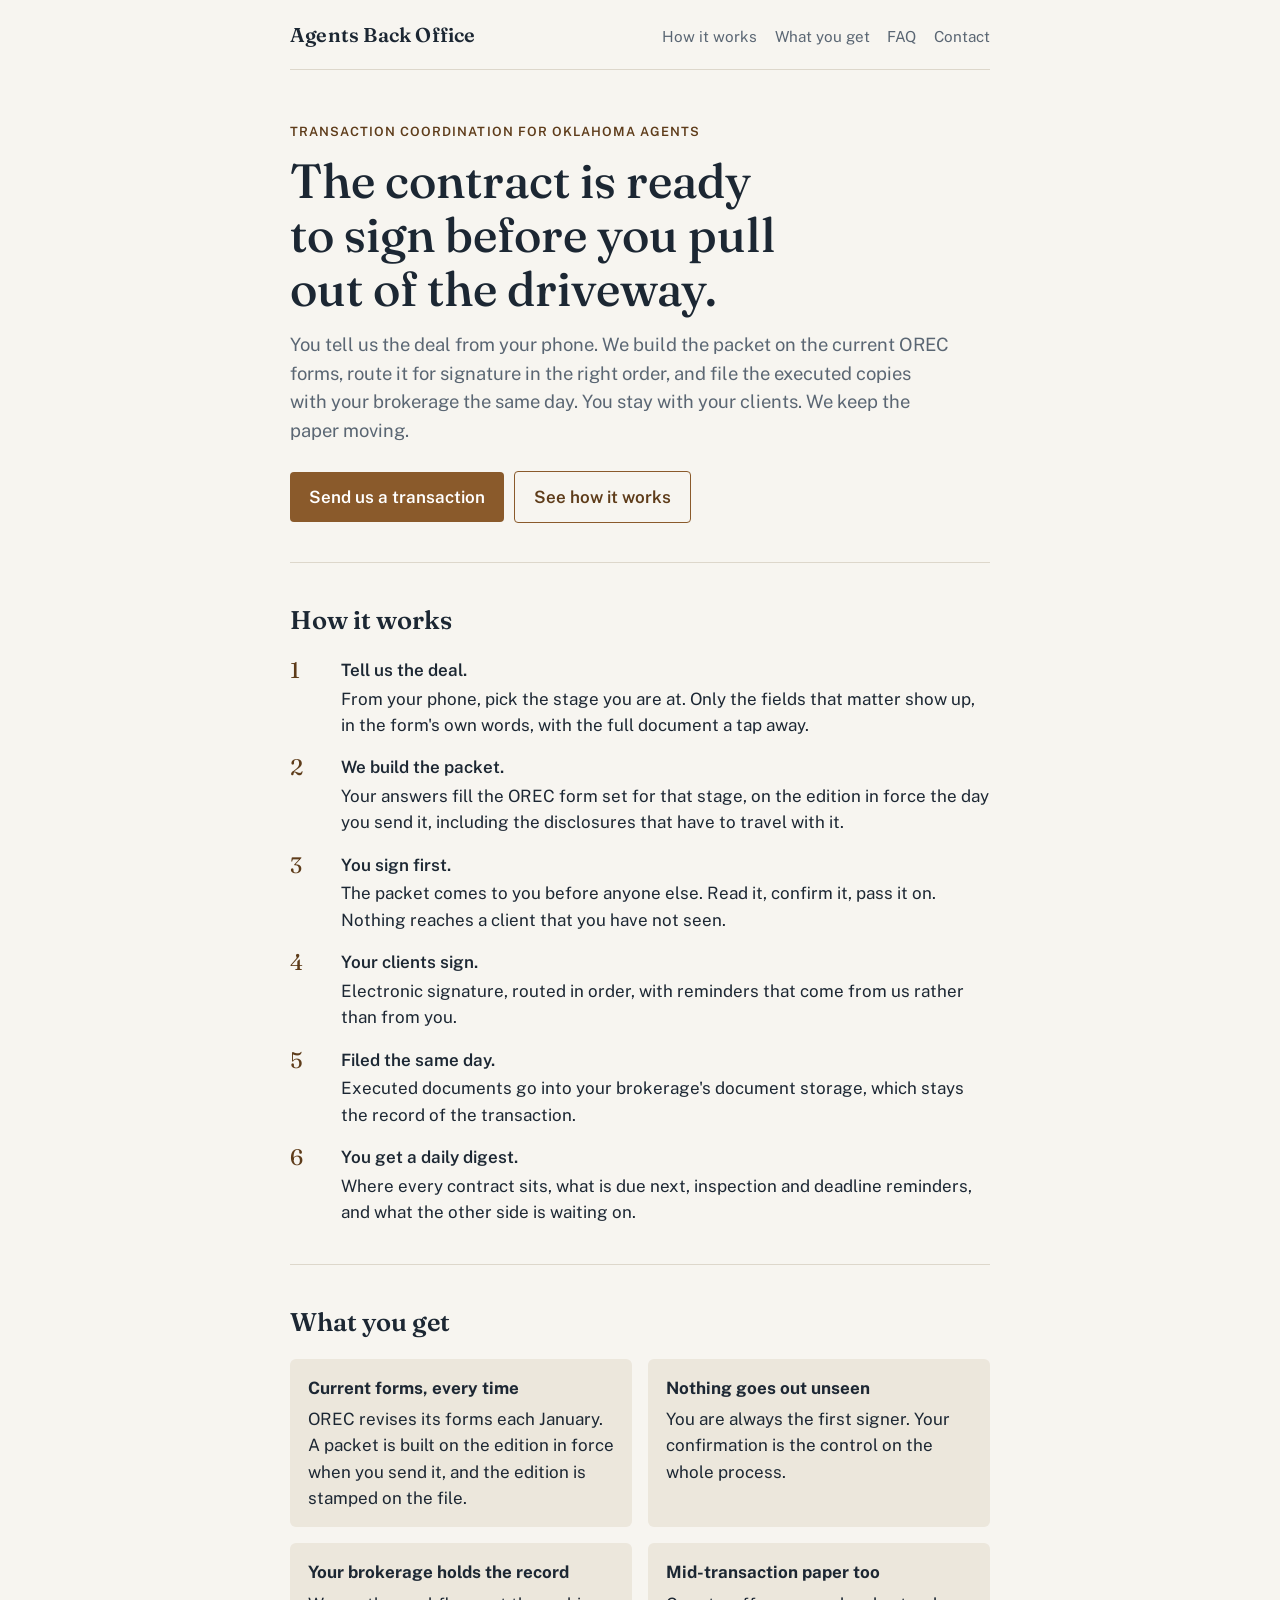
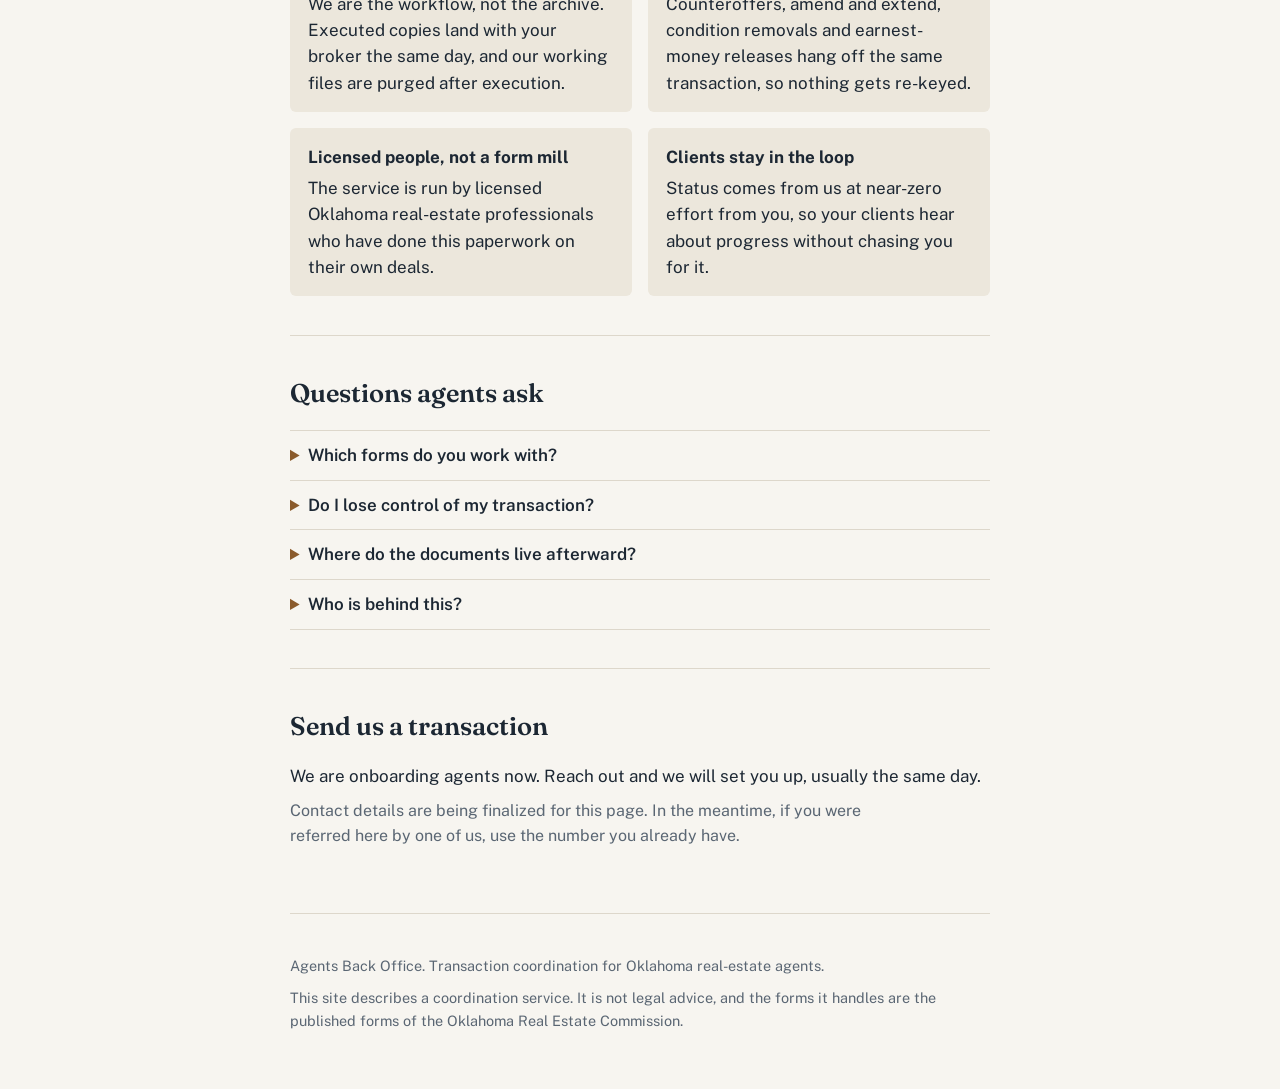
==== index.html @ 127a0f3b "First deploy: single-page site for Agents Back Office (hero, how it works, what you get, FAQ, contac" ====
<!doctype html>
<html lang="en">
<head>
<meta charset="utf-8">
<meta name="viewport" content="width=device-width, initial-scale=1, viewport-fit=cover">
<title>Agents Back Office</title>
<meta name="description" content="Transaction coordination for Oklahoma real-estate agents. Contract paperwork built on the current OREC forms, signed in order, filed with your brokerage the same day.">
<link rel="preconnect" href="https://fonts.googleapis.com">
<link rel="stylesheet" href="https://fonts.googleapis.com/css2?family=Fraunces:opsz,wght@9..144,500;9..144,600&family=Public+Sans:wght@400;500;600&display=swap">
<style>
:root{
  --bg:#f7f5f0; --fg:#1c2733; --muted:#5a6673; --rule:#ddd7cb; --panel:#ece7dc;
  --accent:#8a5a2b; --accent-ink:#5e3c1a; --on-accent:#fff;
  --display:"Fraunces",Georgia,serif; --body:"Public Sans","Helvetica Neue",Arial,sans-serif;
  color-scheme:light;
}
@media (prefers-color-scheme:dark){
  :root{--bg:#141a21; --fg:#e8e4dc; --muted:#a2acb8; --rule:#2b343f; --panel:#1c2530; --accent:#d2965a; --accent-ink:#e8b27a; --on-accent:#141a21; color-scheme:dark}
}
*{box-sizing:border-box}
html,body{margin:0}
body{background:var(--bg);color:var(--fg);font-family:var(--body);font-size:17px;line-height:1.55;padding-inline:16px}
.wrap{max-width:70ch;margin:0 auto}
header.top{display:flex;justify-content:space-between;align-items:baseline;gap:1rem;padding:1.2rem 0;border-bottom:1px solid var(--rule)}
.brand{font-family:var(--display);font-weight:600;font-size:1.25rem;letter-spacing:.01em;text-decoration:none;color:var(--fg)}
nav a{color:var(--muted);text-decoration:none;margin-left:1.1rem;font-size:.95rem}
nav a:hover,nav a:focus{color:var(--fg)}
.hero{padding:3.2rem 0 2.4rem}
.eyebrow{font-size:.8rem;letter-spacing:.08em;text-transform:uppercase;color:var(--accent-ink);font-weight:600;margin:0 0 .8rem}
h1{font-family:var(--display);font-weight:500;font-size:clamp(2rem,5vw,3rem);line-height:1.12;margin:0 0 1rem;text-wrap:balance}
.lede{font-size:1.15rem;color:var(--muted);margin:0 0 1.6rem;max-width:60ch}
.cta{display:inline-block;background:var(--accent);color:var(--on-accent);text-decoration:none;font-weight:600;padding:.75rem 1.2rem;border-radius:4px}
.cta.secondary{background:transparent;color:var(--accent-ink);border:1px solid var(--accent)}
.cta+.cta{margin-left:.6rem}
.cta:focus-visible,nav a:focus-visible{outline:3px solid var(--accent);outline-offset:2px}
section{padding:2.4rem 0;border-top:1px solid var(--rule)}
h2{font-family:var(--display);font-weight:600;font-size:1.6rem;margin:0 0 1rem;text-wrap:balance}
p{margin:.6rem 0}
.steps{list-style:none;padding:0;margin:1rem 0 0;display:grid;gap:1rem}
.steps li{display:grid;grid-template-columns:2.4rem 1fr;gap:.8rem;align-items:start}
.steps .n{font-family:var(--display);font-size:1.4rem;color:var(--accent-ink);line-height:1.2}
.steps b{display:block;font-weight:600;margin-bottom:.15rem}
.grid{display:grid;grid-template-columns:repeat(auto-fit,minmax(14rem,1fr));gap:1rem;margin-top:1rem}
.card{background:var(--panel);border-radius:6px;padding:1rem 1.1rem}
.card b{display:block;margin-bottom:.3rem}
details{border-top:1px solid var(--rule);padding:.7rem 0}
details:last-of-type{border-bottom:1px solid var(--rule)}
summary{cursor:pointer;font-weight:600}
summary::marker{color:var(--accent)}
footer{padding:2rem 0 3rem;color:var(--muted);font-size:.9rem;border-top:1px solid var(--rule)}
footer a{color:var(--muted)}
@media (max-width:480px){.cta+.cta{margin-left:0;margin-top:.6rem}.cta{display:block;text-align:center}}
@media (prefers-reduced-motion:no-preference){html{scroll-behavior:smooth}}
</style>
</head>
<body>
<div class="wrap">
<header class="top">
  <a class="brand" href="/">Agents Back Office</a>
  <nav><a href="#how">How it works</a><a href="#what">What you get</a><a href="#faq">FAQ</a><a href="#contact">Contact</a></nav>
</header>

<main>
<div class="hero">
  <p class="eyebrow">Transaction coordination for Oklahoma agents</p>
  <h1>The contract is ready to sign before you pull out of the driveway.</h1>
  <p class="lede">You tell us the deal from your phone. We build the packet on the current OREC forms, route it for signature in the right order, and file the executed copies with your brokerage the same day. You stay with your clients. We keep the paper moving.</p>
  <a class="cta" href="#contact">Send us a transaction</a><a class="cta secondary" href="#how">See how it works</a>
</div>

<section id="how">
  <h2>How it works</h2>
  <ol class="steps">
    <li><span class="n">1</span><div><b>Tell us the deal.</b> From your phone, pick the stage you are at. Only the fields that matter show up, in the form's own words, with the full document a tap away.</div></li>
    <li><span class="n">2</span><div><b>We build the packet.</b> Your answers fill the OREC form set for that stage, on the edition in force the day you send it, including the disclosures that have to travel with it.</div></li>
    <li><span class="n">3</span><div><b>You sign first.</b> The packet comes to you before anyone else. Read it, confirm it, pass it on. Nothing reaches a client that you have not seen.</div></li>
    <li><span class="n">4</span><div><b>Your clients sign.</b> Electronic signature, routed in order, with reminders that come from us rather than from you.</div></li>
    <li><span class="n">5</span><div><b>Filed the same day.</b> Executed documents go into your brokerage's document storage, which stays the record of the transaction.</div></li>
    <li><span class="n">6</span><div><b>You get a daily digest.</b> Where every contract sits, what is due next, inspection and deadline reminders, and what the other side is waiting on.</div></li>
  </ol>
</section>

<section id="what">
  <h2>What you get</h2>
  <div class="grid">
    <div class="card"><b>Current forms, every time</b>OREC revises its forms each January. A packet is built on the edition in force when you send it, and the edition is stamped on the file.</div>
    <div class="card"><b>Nothing goes out unseen</b>You are always the first signer. Your confirmation is the control on the whole process.</div>
    <div class="card"><b>Your brokerage holds the record</b>We are the workflow, not the archive. Executed copies land with your broker the same day, and our working files are purged after execution.</div>
    <div class="card"><b>Mid-transaction paper too</b>Counteroffers, amend and extend, condition removals and earnest-money releases hang off the same transaction, so nothing gets re-keyed.</div>
    <div class="card"><b>Licensed people, not a form mill</b>The service is run by licensed Oklahoma real-estate professionals who have done this paperwork on their own deals.</div>
    <div class="card"><b>Clients stay in the loop</b>Status comes from us at near-zero effort from you, so your clients hear about progress without chasing you for it.</div>
  </div>
</section>

<section id="faq">
  <h2>Questions agents ask</h2>
  <details><summary>Which forms do you work with?</summary><p>The Oklahoma Real Estate Commission's published form set: residential sale and lease, the disclosures that travel with them, and the mid-transaction forms. Reference documents such as the RPCD Act and the lead-paint pamphlet are delivered to clients where required and are never part of a signing packet.</p></details>
  <details><summary>Do I lose control of my transaction?</summary><p>No. Every packet comes to you first. You read it, confirm it, and pass it on. If something is wrong it stops with you, before a client ever sees it.</p></details>
  <details><summary>Where do the documents live afterward?</summary><p>With your brokerage. Executed copies are uploaded to your brokerage's document storage the same day they are complete. That copy is the legal record. We keep working files only through execution and a short re-send buffer.</p></details>
  <details><summary>Who is behind this?</summary><p>Two licensed Oklahoma real-estate professionals who built the service for their own transactions first.</p></details>
</section>

<section id="contact">
  <h2>Send us a transaction</h2>
  <p>We are onboarding agents now. Reach out and we will set you up, usually the same day.</p>
  <p class="lede" style="font-size:1rem">Contact details are being finalized for this page. In the meantime, if you were referred here by one of us, use the number you already have.</p>
</section>
</main>

<footer>
  <p>Agents Back Office. Transaction coordination for Oklahoma real-estate agents.</p>
  <p>This site describes a coordination service. It is not legal advice, and the forms it handles are the published forms of the Oklahoma Real Estate Commission.</p>
</footer>
</div>
</body>
</html>
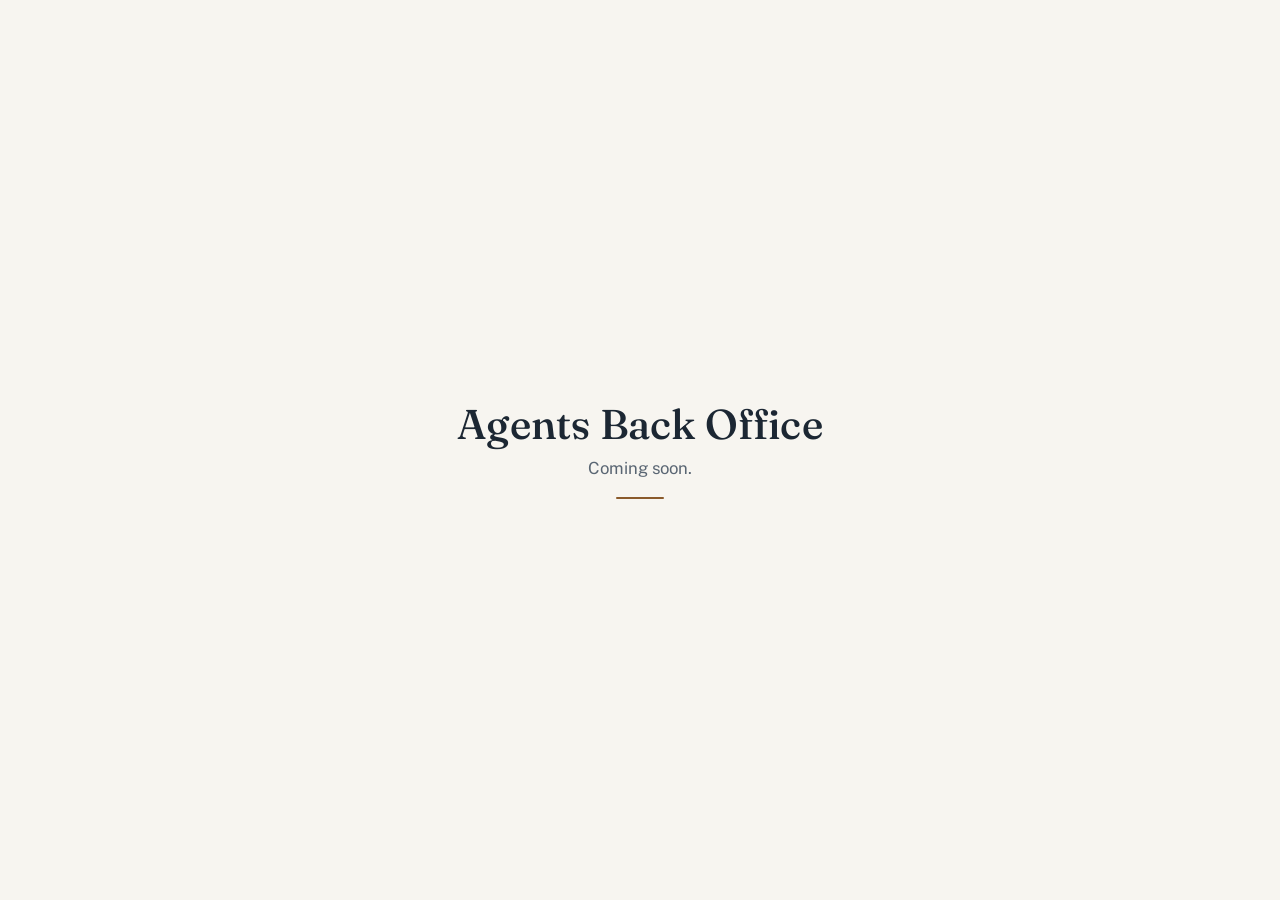
==== commit 4815d59b: "Placeholder: coming soon page at the root; the full landing draft moved to drafts/ until pricing and" ====
--- a/index.html
+++ b/index.html
@@ -4,113 +4,27 @@
 <meta charset="utf-8">
 <meta name="viewport" content="width=device-width, initial-scale=1, viewport-fit=cover">
 <title>Agents Back Office</title>
-<meta name="description" content="Transaction coordination for Oklahoma real-estate agents. Contract paperwork built on the current OREC forms, signed in order, filed with your brokerage the same day.">
+<meta name="description" content="Agents Back Office. Coming soon.">
+<meta name="robots" content="noindex">
 <link rel="preconnect" href="https://fonts.googleapis.com">
-<link rel="stylesheet" href="https://fonts.googleapis.com/css2?family=Fraunces:opsz,wght@9..144,500;9..144,600&family=Public+Sans:wght@400;500;600&display=swap">
+<link rel="stylesheet" href="https://fonts.googleapis.com/css2?family=Fraunces:opsz,wght@9..144,500&family=Public+Sans:wght@400;500&display=swap">
 <style>
-:root{
-  --bg:#f7f5f0; --fg:#1c2733; --muted:#5a6673; --rule:#ddd7cb; --panel:#ece7dc;
-  --accent:#8a5a2b; --accent-ink:#5e3c1a; --on-accent:#fff;
-  --display:"Fraunces",Georgia,serif; --body:"Public Sans","Helvetica Neue",Arial,sans-serif;
-  color-scheme:light;
-}
-@media (prefers-color-scheme:dark){
-  :root{--bg:#141a21; --fg:#e8e4dc; --muted:#a2acb8; --rule:#2b343f; --panel:#1c2530; --accent:#d2965a; --accent-ink:#e8b27a; --on-accent:#141a21; color-scheme:dark}
-}
+:root{--bg:#f7f5f0;--fg:#1c2733;--muted:#5a6673;--accent:#8a5a2b;color-scheme:light}
+@media (prefers-color-scheme:dark){:root{--bg:#141a21;--fg:#e8e4dc;--muted:#a2acb8;--accent:#d2965a;color-scheme:dark}}
 *{box-sizing:border-box}
-html,body{margin:0}
-body{background:var(--bg);color:var(--fg);font-family:var(--body);font-size:17px;line-height:1.55;padding-inline:16px}
-.wrap{max-width:70ch;margin:0 auto}
-header.top{display:flex;justify-content:space-between;align-items:baseline;gap:1rem;padding:1.2rem 0;border-bottom:1px solid var(--rule)}
-.brand{font-family:var(--display);font-weight:600;font-size:1.25rem;letter-spacing:.01em;text-decoration:none;color:var(--fg)}
-nav a{color:var(--muted);text-decoration:none;margin-left:1.1rem;font-size:.95rem}
-nav a:hover,nav a:focus{color:var(--fg)}
-.hero{padding:3.2rem 0 2.4rem}
-.eyebrow{font-size:.8rem;letter-spacing:.08em;text-transform:uppercase;color:var(--accent-ink);font-weight:600;margin:0 0 .8rem}
-h1{font-family:var(--display);font-weight:500;font-size:clamp(2rem,5vw,3rem);line-height:1.12;margin:0 0 1rem;text-wrap:balance}
-.lede{font-size:1.15rem;color:var(--muted);margin:0 0 1.6rem;max-width:60ch}
-.cta{display:inline-block;background:var(--accent);color:var(--on-accent);text-decoration:none;font-weight:600;padding:.75rem 1.2rem;border-radius:4px}
-.cta.secondary{background:transparent;color:var(--accent-ink);border:1px solid var(--accent)}
-.cta+.cta{margin-left:.6rem}
-.cta:focus-visible,nav a:focus-visible{outline:3px solid var(--accent);outline-offset:2px}
-section{padding:2.4rem 0;border-top:1px solid var(--rule)}
-h2{font-family:var(--display);font-weight:600;font-size:1.6rem;margin:0 0 1rem;text-wrap:balance}
-p{margin:.6rem 0}
-.steps{list-style:none;padding:0;margin:1rem 0 0;display:grid;gap:1rem}
-.steps li{display:grid;grid-template-columns:2.4rem 1fr;gap:.8rem;align-items:start}
-.steps .n{font-family:var(--display);font-size:1.4rem;color:var(--accent-ink);line-height:1.2}
-.steps b{display:block;font-weight:600;margin-bottom:.15rem}
-.grid{display:grid;grid-template-columns:repeat(auto-fit,minmax(14rem,1fr));gap:1rem;margin-top:1rem}
-.card{background:var(--panel);border-radius:6px;padding:1rem 1.1rem}
-.card b{display:block;margin-bottom:.3rem}
-details{border-top:1px solid var(--rule);padding:.7rem 0}
-details:last-of-type{border-bottom:1px solid var(--rule)}
-summary{cursor:pointer;font-weight:600}
-summary::marker{color:var(--accent)}
-footer{padding:2rem 0 3rem;color:var(--muted);font-size:.9rem;border-top:1px solid var(--rule)}
-footer a{color:var(--muted)}
-@media (max-width:480px){.cta+.cta{margin-left:0;margin-top:.6rem}.cta{display:block;text-align:center}}
-@media (prefers-reduced-motion:no-preference){html{scroll-behavior:smooth}}
+html,body{height:100%;margin:0}
+body{background:var(--bg);color:var(--fg);font-family:"Public Sans","Helvetica Neue",Arial,sans-serif;display:grid;place-items:center;padding-inline:16px;text-align:center}
+main{max-width:34rem}
+h1{font-family:"Fraunces",Georgia,serif;font-weight:500;font-size:clamp(1.8rem,5vw,2.6rem);line-height:1.15;margin:0 0 .6rem;letter-spacing:.005em}
+p{margin:0;color:var(--muted);font-size:1.05rem}
+.rule{width:3rem;height:2px;background:var(--accent);margin:1.2rem auto 0;border-radius:1px}
 </style>
 </head>
 <body>
-<div class="wrap">
-<header class="top">
-  <a class="brand" href="/">Agents Back Office</a>
-  <nav><a href="#how">How it works</a><a href="#what">What you get</a><a href="#faq">FAQ</a><a href="#contact">Contact</a></nav>
-</header>
-
 <main>
-<div class="hero">
-  <p class="eyebrow">Transaction coordination for Oklahoma agents</p>
-  <h1>The contract is ready to sign before you pull out of the driveway.</h1>
-  <p class="lede">You tell us the deal from your phone. We build the packet on the current OREC forms, route it for signature in the right order, and file the executed copies with your brokerage the same day. You stay with your clients. We keep the paper moving.</p>
-  <a class="cta" href="#contact">Send us a transaction</a><a class="cta secondary" href="#how">See how it works</a>
-</div>
-
-<section id="how">
-  <h2>How it works</h2>
-  <ol class="steps">
-    <li><span class="n">1</span><div><b>Tell us the deal.</b> From your phone, pick the stage you are at. Only the fields that matter show up, in the form's own words, with the full document a tap away.</div></li>
-    <li><span class="n">2</span><div><b>We build the packet.</b> Your answers fill the OREC form set for that stage, on the edition in force the day you send it, including the disclosures that have to travel with it.</div></li>
-    <li><span class="n">3</span><div><b>You sign first.</b> The packet comes to you before anyone else. Read it, confirm it, pass it on. Nothing reaches a client that you have not seen.</div></li>
-    <li><span class="n">4</span><div><b>Your clients sign.</b> Electronic signature, routed in order, with reminders that come from us rather than from you.</div></li>
-    <li><span class="n">5</span><div><b>Filed the same day.</b> Executed documents go into your brokerage's document storage, which stays the record of the transaction.</div></li>
-    <li><span class="n">6</span><div><b>You get a daily digest.</b> Where every contract sits, what is due next, inspection and deadline reminders, and what the other side is waiting on.</div></li>
-  </ol>
-</section>
-
-<section id="what">
-  <h2>What you get</h2>
-  <div class="grid">
-    <div class="card"><b>Current forms, every time</b>OREC revises its forms each January. A packet is built on the edition in force when you send it, and the edition is stamped on the file.</div>
-    <div class="card"><b>Nothing goes out unseen</b>You are always the first signer. Your confirmation is the control on the whole process.</div>
-    <div class="card"><b>Your brokerage holds the record</b>We are the workflow, not the archive. Executed copies land with your broker the same day, and our working files are purged after execution.</div>
-    <div class="card"><b>Mid-transaction paper too</b>Counteroffers, amend and extend, condition removals and earnest-money releases hang off the same transaction, so nothing gets re-keyed.</div>
-    <div class="card"><b>Licensed people, not a form mill</b>The service is run by licensed Oklahoma real-estate professionals who have done this paperwork on their own deals.</div>
-    <div class="card"><b>Clients stay in the loop</b>Status comes from us at near-zero effort from you, so your clients hear about progress without chasing you for it.</div>
-  </div>
-</section>
-
-<section id="faq">
-  <h2>Questions agents ask</h2>
-  <details><summary>Which forms do you work with?</summary><p>The Oklahoma Real Estate Commission's published form set: residential sale and lease, the disclosures that travel with them, and the mid-transaction forms. Reference documents such as the RPCD Act and the lead-paint pamphlet are delivered to clients where required and are never part of a signing packet.</p></details>
-  <details><summary>Do I lose control of my transaction?</summary><p>No. Every packet comes to you first. You read it, confirm it, and pass it on. If something is wrong it stops with you, before a client ever sees it.</p></details>
-  <details><summary>Where do the documents live afterward?</summary><p>With your brokerage. Executed copies are uploaded to your brokerage's document storage the same day they are complete. That copy is the legal record. We keep working files only through execution and a short re-send buffer.</p></details>
-  <details><summary>Who is behind this?</summary><p>Two licensed Oklahoma real-estate professionals who built the service for their own transactions first.</p></details>
-</section>
-
-<section id="contact">
-  <h2>Send us a transaction</h2>
-  <p>We are onboarding agents now. Reach out and we will set you up, usually the same day.</p>
-  <p class="lede" style="font-size:1rem">Contact details are being finalized for this page. In the meantime, if you were referred here by one of us, use the number you already have.</p>
-</section>
+  <h1>Agents Back Office</h1>
+  <p>Coming soon.</p>
+  <div class="rule" aria-hidden="true"></div>
 </main>
-
-<footer>
-  <p>Agents Back Office. Transaction coordination for Oklahoma real-estate agents.</p>
-  <p>This site describes a coordination service. It is not legal advice, and the forms it handles are the published forms of the Oklahoma Real Estate Commission.</p>
-</footer>
-</div>
 </body>
 </html>
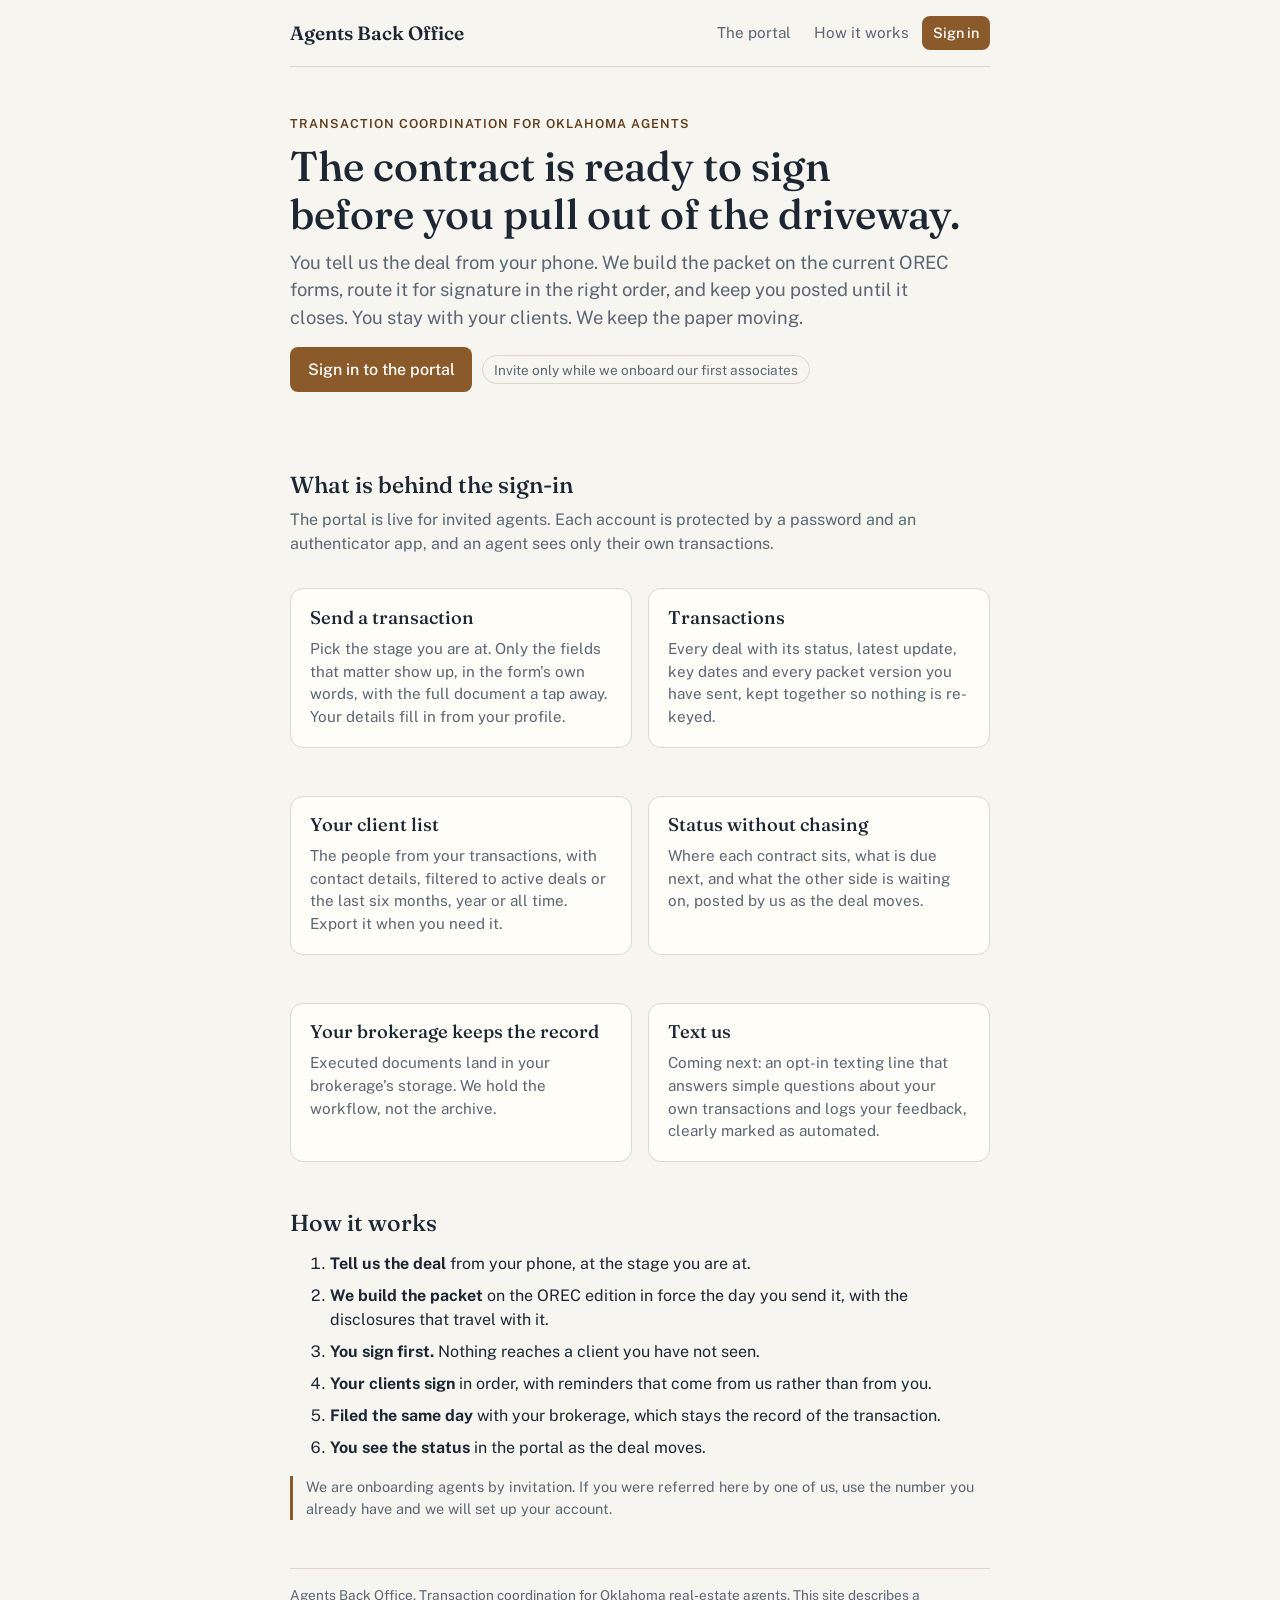
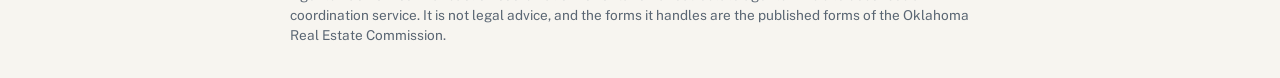
==== commit 9b0d2951: "Site v1: public landing, /login/ with invite, reset and authenticator-app flow, /app/ agent portal, " ====
--- a/index.html
+++ b/index.html
@@ -4,27 +4,63 @@
 <meta charset="utf-8">
 <meta name="viewport" content="width=device-width, initial-scale=1, viewport-fit=cover">
 <title>Agents Back Office</title>
-<meta name="description" content="Agents Back Office. Coming soon.">
-<meta name="robots" content="noindex">
+<meta name="description" content="Transaction coordination for Oklahoma real-estate agents. The agent portal is open to invited associates.">
 <link rel="preconnect" href="https://fonts.googleapis.com">
-<link rel="stylesheet" href="https://fonts.googleapis.com/css2?family=Fraunces:opsz,wght@9..144,500&family=Public+Sans:wght@400;500&display=swap">
+<link rel="stylesheet" href="https://fonts.googleapis.com/css2?family=Fraunces:opsz,wght@9..144,500;9..144,600&family=Public+Sans:wght@400;500;600&display=swap">
+<link rel="stylesheet" href="/assets/site.css">
 <style>
-:root{--bg:#f7f5f0;--fg:#1c2733;--muted:#5a6673;--accent:#8a5a2b;color-scheme:light}
-@media (prefers-color-scheme:dark){:root{--bg:#141a21;--fg:#e8e4dc;--muted:#a2acb8;--accent:#d2965a;color-scheme:dark}}
-*{box-sizing:border-box}
-html,body{height:100%;margin:0}
-body{background:var(--bg);color:var(--fg);font-family:"Public Sans","Helvetica Neue",Arial,sans-serif;display:grid;place-items:center;padding-inline:16px;text-align:center}
-main{max-width:34rem}
-h1{font-family:"Fraunces",Georgia,serif;font-weight:500;font-size:clamp(1.8rem,5vw,2.6rem);line-height:1.15;margin:0 0 .6rem;letter-spacing:.005em}
-p{margin:0;color:var(--muted);font-size:1.05rem}
-.rule{width:3rem;height:2px;background:var(--accent);margin:1.2rem auto 0;border-radius:1px}
+.hero{padding:3rem 0 2rem}
+.lede{font-size:1.15rem;color:var(--muted);max-width:60ch}
+.feature{padding:1.1rem 1.2rem}
+.feature h3{margin-top:0}
+.feature p{margin:0;color:var(--muted);font-size:.95rem}
+.lock{display:inline-flex;align-items:center;gap:.4rem;font-size:.85rem;color:var(--muted);border:1px solid var(--rule);border-radius:1rem;padding:.2rem .7rem}
+ol li{margin-bottom:.5rem}
 </style>
 </head>
 <body>
-<main>
-  <h1>Agents Back Office</h1>
-  <p>Coming soon.</p>
-  <div class="rule" aria-hidden="true"></div>
-</main>
+<div class="wrap">
+  <header class="top">
+    <a class="brand" href="/">Agents Back Office</a>
+    <nav><a href="#portal">The portal</a><a href="#how">How it works</a><a class="btn small" href="/login/">Sign in</a></nav>
+  </header>
+
+  <section class="hero">
+    <p class="eyebrow">Transaction coordination for Oklahoma agents</p>
+    <h1>The contract is ready to sign before you pull out of the driveway.</h1>
+    <p class="lede">You tell us the deal from your phone. We build the packet on the current OREC forms, route it for signature in the right order, and keep you posted until it closes. You stay with your clients. We keep the paper moving.</p>
+    <p class="actions"><a class="btn" href="/login/">Sign in to the portal</a> <span class="lock">Invite only while we onboard our first associates</span></p>
+  </section>
+
+  <section id="portal">
+    <h2>What is behind the sign-in</h2>
+    <p class="muted">The portal is live for invited agents. Each account is protected by a password and an authenticator app, and an agent sees only their own transactions.</p>
+    <div class="grid">
+      <div class="card feature"><h3>Send a transaction</h3><p>Pick the stage you are at. Only the fields that matter show up, in the form's own words, with the full document a tap away. Your details fill in from your profile.</p></div>
+      <div class="card feature"><h3>Transactions</h3><p>Every deal with its status, latest update, key dates and every packet version you have sent, kept together so nothing is re-keyed.</p></div>
+      <div class="card feature"><h3>Your client list</h3><p>The people from your transactions, with contact details, filtered to active deals or the last six months, year or all time. Export it when you need it.</p></div>
+      <div class="card feature"><h3>Status without chasing</h3><p>Where each contract sits, what is due next, and what the other side is waiting on, posted by us as the deal moves.</p></div>
+      <div class="card feature"><h3>Your brokerage keeps the record</h3><p>Executed documents land in your brokerage's storage. We hold the workflow, not the archive.</p></div>
+      <div class="card feature"><h3>Text us</h3><p>Coming next: an opt-in texting line that answers simple questions about your own transactions and logs your feedback, clearly marked as automated.</p></div>
+    </div>
+  </section>
+
+  <section id="how">
+    <h2>How it works</h2>
+    <ol>
+      <li><strong>Tell us the deal</strong> from your phone, at the stage you are at.</li>
+      <li><strong>We build the packet</strong> on the OREC edition in force the day you send it, with the disclosures that travel with it.</li>
+      <li><strong>You sign first.</strong> Nothing reaches a client you have not seen.</li>
+      <li><strong>Your clients sign</strong> in order, with reminders that come from us rather than from you.</li>
+      <li><strong>Filed the same day</strong> with your brokerage, which stays the record of the transaction.</li>
+      <li><strong>You see the status</strong> in the portal as the deal moves.</li>
+    </ol>
+    <p class="notice">We are onboarding agents by invitation. If you were referred here by one of us, use the number you already have and we will set up your account.</p>
+  </section>
+
+  <footer>
+    Agents Back Office. Transaction coordination for Oklahoma real-estate agents. This site describes a coordination service. It is not legal advice, and the forms it handles are the published forms of the Oklahoma Real Estate Commission.
+  </footer>
+</div>
 </body>
 </html>
--- a/assets/site.css
+++ b/assets/site.css
@@ -0,0 +1,64 @@
+/* Agents Back Office — shared styles for the public page, login and the portal */
+:root{
+  --bg:#f7f5f0; --fg:#1c2733; --muted:#5a6673; --rule:#ddd7cb; --panel:#ece7dc; --panel-2:#fffdf8;
+  --accent:#8a5a2b; --accent-ink:#5e3c1a; --on-accent:#fff; --ok:#2f6b3a; --warn:#9a5b00; --bad:#9b2c2c;
+  --display:"Fraunces",Georgia,serif; --body:"Public Sans","Helvetica Neue",Arial,sans-serif;
+  color-scheme:light;
+}
+@media (prefers-color-scheme:dark){
+  :root{--bg:#141a21; --fg:#e8e4dc; --muted:#a2acb8; --rule:#2b343f; --panel:#1c2530; --panel-2:#1a222c;
+        --accent:#d2965a; --accent-ink:#e8b27a; --on-accent:#141a21; --ok:#7fc48f; --warn:#e0a84a; --bad:#e58a8a; color-scheme:dark}
+}
+*{box-sizing:border-box}
+html,body{margin:0}
+body{background:var(--bg);color:var(--fg);font-family:var(--body);font-size:16px;line-height:1.5;
+     padding-left:max(16px,env(safe-area-inset-left,0px));padding-right:max(16px,env(safe-area-inset-right,0px))}
+.wrap{max-width:70ch;margin:0 auto}
+.wrap.wide{max-width:110ch}
+header.top{display:flex;justify-content:space-between;align-items:center;gap:1rem;padding:1rem 0;border-bottom:1px solid var(--rule);flex-wrap:wrap}
+.brand{font-family:var(--display);font-weight:600;font-size:1.2rem;text-decoration:none;color:var(--fg)}
+nav{display:flex;gap:.2rem;flex-wrap:wrap}
+nav a{color:var(--muted);text-decoration:none;padding:.35rem .6rem;border-radius:.4rem;font-size:.95rem}
+nav a:hover,nav a:focus{color:var(--fg);background:var(--panel)}
+nav a.on{color:var(--fg);background:var(--panel);font-weight:500}
+h1,h2,h3{font-family:var(--display);font-weight:500;line-height:1.15;text-wrap:balance;margin:0 0 .6rem}
+h1{font-size:clamp(1.8rem,4.5vw,2.6rem)} h2{font-size:1.45rem;margin-top:2rem} h3{font-size:1.15rem;margin-top:1.4rem}
+p{margin:0 0 1rem} .muted{color:var(--muted)} .small{font-size:.9rem}
+.eyebrow{font-size:.78rem;letter-spacing:.08em;text-transform:uppercase;color:var(--accent-ink);font-weight:600;margin:0 0 .6rem}
+a{color:var(--accent-ink)}
+.btn{display:inline-block;background:var(--accent);color:var(--on-accent);text-decoration:none;border:0;border-radius:.5rem;
+     padding:.65rem 1.1rem;font:inherit;font-weight:500;cursor:pointer}
+.btn:hover{filter:brightness(1.07)} .btn:disabled{opacity:.55;cursor:default}
+.btn.ghost{background:transparent;color:var(--fg);border:1px solid var(--rule)}
+.btn.small{padding:.35rem .7rem;font-size:.9rem}
+.btn.danger{background:var(--bad);color:#fff}
+.card{background:var(--panel-2);border:1px solid var(--rule);border-radius:.8rem;padding:1.2rem 1.3rem;margin:1rem 0}
+.card.flat{background:var(--panel)}
+label{display:block;font-size:.9rem;color:var(--muted);margin:.8rem 0 .25rem}
+input,select,textarea{width:100%;font:inherit;color:var(--fg);background:var(--bg);border:1px solid var(--rule);border-radius:.45rem;padding:.55rem .7rem}
+input:focus,select:focus,textarea:focus{outline:2px solid var(--accent);outline-offset:1px;border-color:transparent}
+textarea{min-height:5.5rem;resize:vertical}
+.row{display:flex;gap:.8rem;flex-wrap:wrap;align-items:end} .row>*{flex:1 1 14rem;min-width:0}
+.actions{display:flex;gap:.6rem;flex-wrap:wrap;margin-top:1rem;align-items:center}
+.msg{margin:.8rem 0;padding:.7rem .9rem;border-radius:.5rem;border:1px solid var(--rule);background:var(--panel)}
+.msg.err{border-color:var(--bad);color:var(--bad)} .msg.ok{border-color:var(--ok);color:var(--ok)}
+.tag{display:inline-block;font-size:.78rem;padding:.1rem .5rem;border-radius:1rem;background:var(--panel);border:1px solid var(--rule);color:var(--muted);white-space:nowrap}
+.tag.ok{color:var(--ok);border-color:var(--ok)} .tag.warn{color:var(--warn);border-color:var(--warn)} .tag.bad{color:var(--bad);border-color:var(--bad)}
+.list{list-style:none;padding:0;margin:0} .list li{padding:.8rem 0;border-bottom:1px solid var(--rule)}
+.list li:last-child{border-bottom:0}
+.item{display:flex;justify-content:space-between;gap:1rem;align-items:baseline;flex-wrap:wrap}
+.item .title{font-weight:500;text-decoration:none;color:var(--fg)}
+.tabs{display:flex;gap:.3rem;flex-wrap:wrap;margin:.6rem 0 1rem}
+.tabs button{font:inherit;background:transparent;border:1px solid var(--rule);color:var(--muted);border-radius:1rem;padding:.3rem .8rem;cursor:pointer}
+.tabs button.on{background:var(--panel);color:var(--fg);border-color:var(--accent)}
+.tablewrap{overflow-x:auto;margin:1rem 0}
+table{border-collapse:collapse;width:100%;font-size:.92rem} th,td{text-align:left;padding:.5rem .6rem;border-bottom:1px solid var(--rule);vertical-align:top}
+th{color:var(--muted);font-weight:500;font-size:.8rem;letter-spacing:.04em;text-transform:uppercase}
+td.mono,pre{font-family:ui-monospace,Consolas,monospace;font-size:.85rem}
+pre{background:var(--panel);padding:.8rem;border-radius:.5rem;overflow-x:auto;margin:.5rem 0}
+.qr{display:block;width:12rem;max-width:100%;background:#fff;padding:.5rem;border-radius:.5rem;margin:.6rem 0}
+.center{text-align:center} .grid{display:grid;gap:1rem;grid-template-columns:repeat(auto-fit,minmax(15rem,1fr))}
+footer{margin:3rem 0 2rem;padding-top:1rem;border-top:1px solid var(--rule);color:var(--muted);font-size:.85rem}
+.hidden{display:none !important}
+.kv{display:grid;grid-template-columns:max-content 1fr;gap:.3rem 1rem;font-size:.95rem} .kv dt{color:var(--muted)} .kv dd{margin:0;min-width:0;overflow-wrap:anywhere}
+.notice{font-size:.9rem;color:var(--muted);border-left:3px solid var(--accent);padding-left:.8rem;margin:1rem 0}
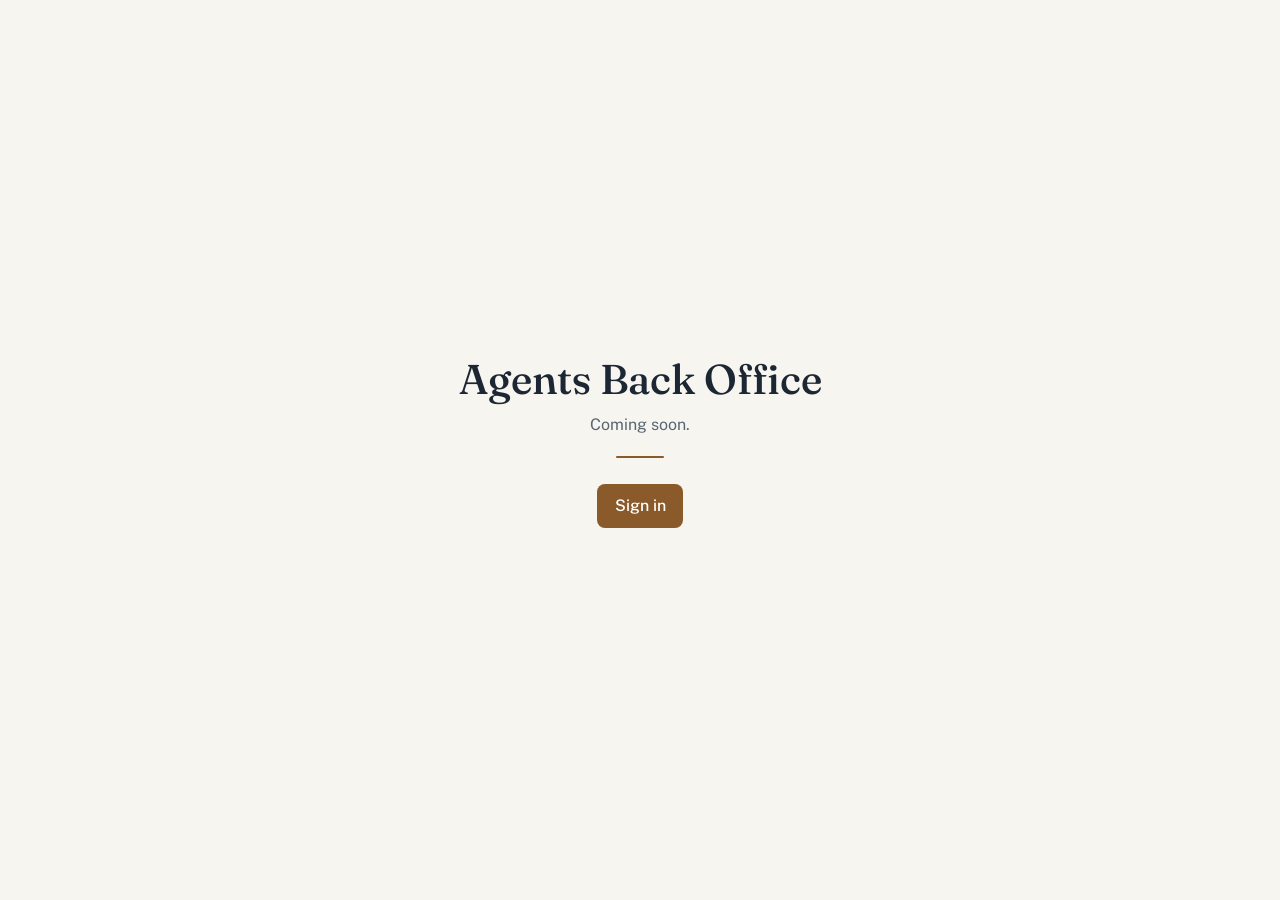
==== commit 8cbcceec: "Root back to coming soon + Sign in only; the portal description moved to drafts/index_portal_preview" ====
--- a/index.html
+++ b/index.html
@@ -4,63 +4,24 @@
 <meta charset="utf-8">
 <meta name="viewport" content="width=device-width, initial-scale=1, viewport-fit=cover">
 <title>Agents Back Office</title>
-<meta name="description" content="Transaction coordination for Oklahoma real-estate agents. The agent portal is open to invited associates.">
+<meta name="description" content="Agents Back Office.">
+<meta name="robots" content="noindex">
 <link rel="preconnect" href="https://fonts.googleapis.com">
-<link rel="stylesheet" href="https://fonts.googleapis.com/css2?family=Fraunces:opsz,wght@9..144,500;9..144,600&family=Public+Sans:wght@400;500;600&display=swap">
+<link rel="stylesheet" href="https://fonts.googleapis.com/css2?family=Fraunces:opsz,wght@9..144,500&family=Public+Sans:wght@400;500&display=swap">
 <link rel="stylesheet" href="/assets/site.css">
 <style>
-.hero{padding:3rem 0 2rem}
-.lede{font-size:1.15rem;color:var(--muted);max-width:60ch}
-.feature{padding:1.1rem 1.2rem}
-.feature h3{margin-top:0}
-.feature p{margin:0;color:var(--muted);font-size:.95rem}
-.lock{display:inline-flex;align-items:center;gap:.4rem;font-size:.85rem;color:var(--muted);border:1px solid var(--rule);border-radius:1rem;padding:.2rem .7rem}
-ol li{margin-bottom:.5rem}
+html,body{height:100%}
+body{display:grid;place-items:center;text-align:center}
+main{max-width:34rem}
+.rule{width:3rem;height:2px;background:var(--accent);margin:1.2rem auto 1.6rem;border-radius:1px}
 </style>
 </head>
 <body>
-<div class="wrap">
-  <header class="top">
-    <a class="brand" href="/">Agents Back Office</a>
-    <nav><a href="#portal">The portal</a><a href="#how">How it works</a><a class="btn small" href="/login/">Sign in</a></nav>
-  </header>
-
-  <section class="hero">
-    <p class="eyebrow">Transaction coordination for Oklahoma agents</p>
-    <h1>The contract is ready to sign before you pull out of the driveway.</h1>
-    <p class="lede">You tell us the deal from your phone. We build the packet on the current OREC forms, route it for signature in the right order, and keep you posted until it closes. You stay with your clients. We keep the paper moving.</p>
-    <p class="actions"><a class="btn" href="/login/">Sign in to the portal</a> <span class="lock">Invite only while we onboard our first associates</span></p>
-  </section>
-
-  <section id="portal">
-    <h2>What is behind the sign-in</h2>
-    <p class="muted">The portal is live for invited agents. Each account is protected by a password and an authenticator app, and an agent sees only their own transactions.</p>
-    <div class="grid">
-      <div class="card feature"><h3>Send a transaction</h3><p>Pick the stage you are at. Only the fields that matter show up, in the form's own words, with the full document a tap away. Your details fill in from your profile.</p></div>
-      <div class="card feature"><h3>Transactions</h3><p>Every deal with its status, latest update, key dates and every packet version you have sent, kept together so nothing is re-keyed.</p></div>
-      <div class="card feature"><h3>Your client list</h3><p>The people from your transactions, with contact details, filtered to active deals or the last six months, year or all time. Export it when you need it.</p></div>
-      <div class="card feature"><h3>Status without chasing</h3><p>Where each contract sits, what is due next, and what the other side is waiting on, posted by us as the deal moves.</p></div>
-      <div class="card feature"><h3>Your brokerage keeps the record</h3><p>Executed documents land in your brokerage's storage. We hold the workflow, not the archive.</p></div>
-      <div class="card feature"><h3>Text us</h3><p>Coming next: an opt-in texting line that answers simple questions about your own transactions and logs your feedback, clearly marked as automated.</p></div>
-    </div>
-  </section>
-
-  <section id="how">
-    <h2>How it works</h2>
-    <ol>
-      <li><strong>Tell us the deal</strong> from your phone, at the stage you are at.</li>
-      <li><strong>We build the packet</strong> on the OREC edition in force the day you send it, with the disclosures that travel with it.</li>
-      <li><strong>You sign first.</strong> Nothing reaches a client you have not seen.</li>
-      <li><strong>Your clients sign</strong> in order, with reminders that come from us rather than from you.</li>
-      <li><strong>Filed the same day</strong> with your brokerage, which stays the record of the transaction.</li>
-      <li><strong>You see the status</strong> in the portal as the deal moves.</li>
-    </ol>
-    <p class="notice">We are onboarding agents by invitation. If you were referred here by one of us, use the number you already have and we will set up your account.</p>
-  </section>
-
-  <footer>
-    Agents Back Office. Transaction coordination for Oklahoma real-estate agents. This site describes a coordination service. It is not legal advice, and the forms it handles are the published forms of the Oklahoma Real Estate Commission.
-  </footer>
-</div>
+<main>
+  <h1>Agents Back Office</h1>
+  <p class="muted">Coming soon.</p>
+  <div class="rule" aria-hidden="true"></div>
+  <p><a class="btn" href="/login/">Sign in</a></p>
+</main>
 </body>
 </html>
